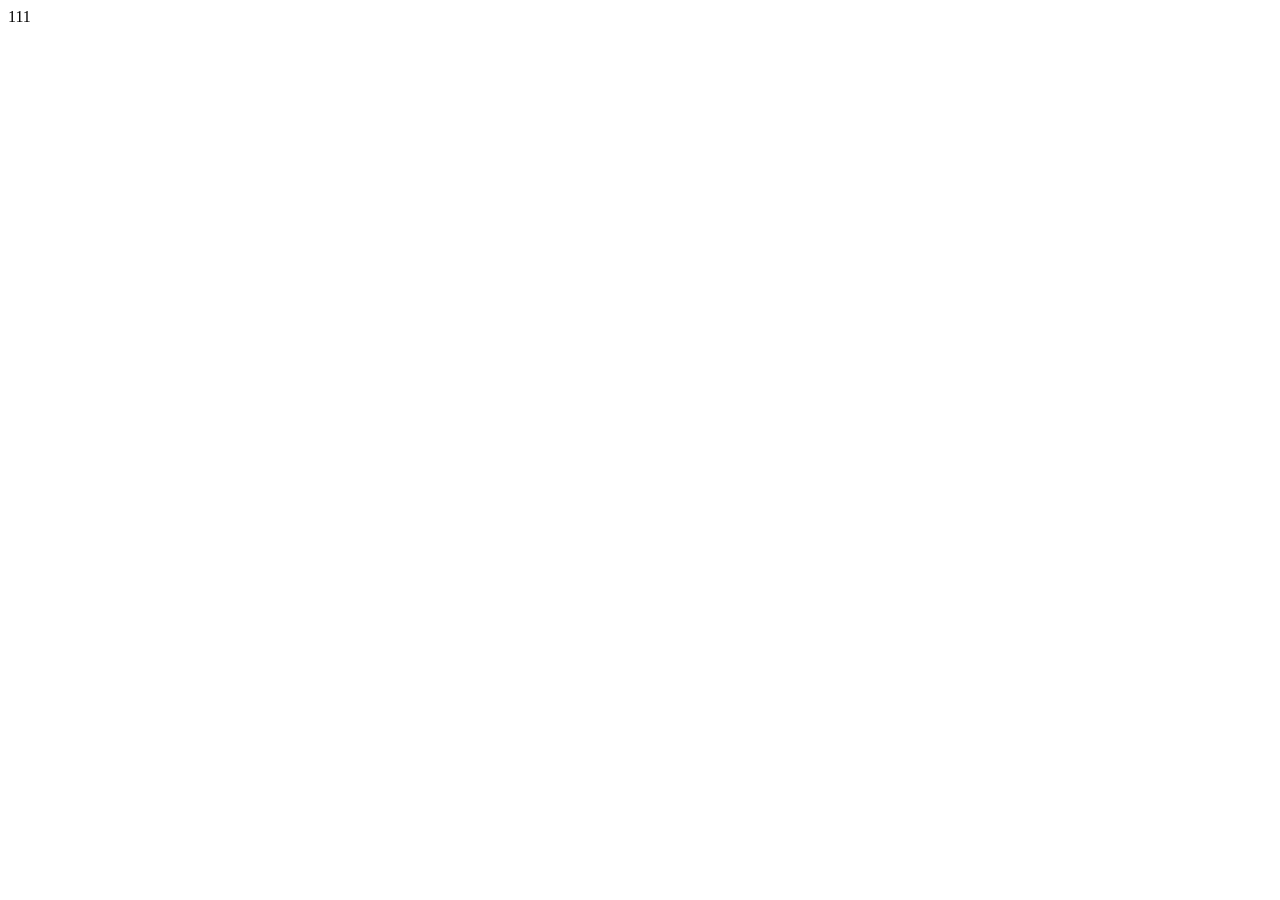
==== index.html @ 17310c73 "1" ====
<!DOCTYPE html>
<html lang="en">
<head>
    <meta charset="UTF-8">
    <meta name="viewport" content="width=device-width, initial-scale=1.0">
    <title>Document</title>
</head>
<body>
    111
</body>
</html>
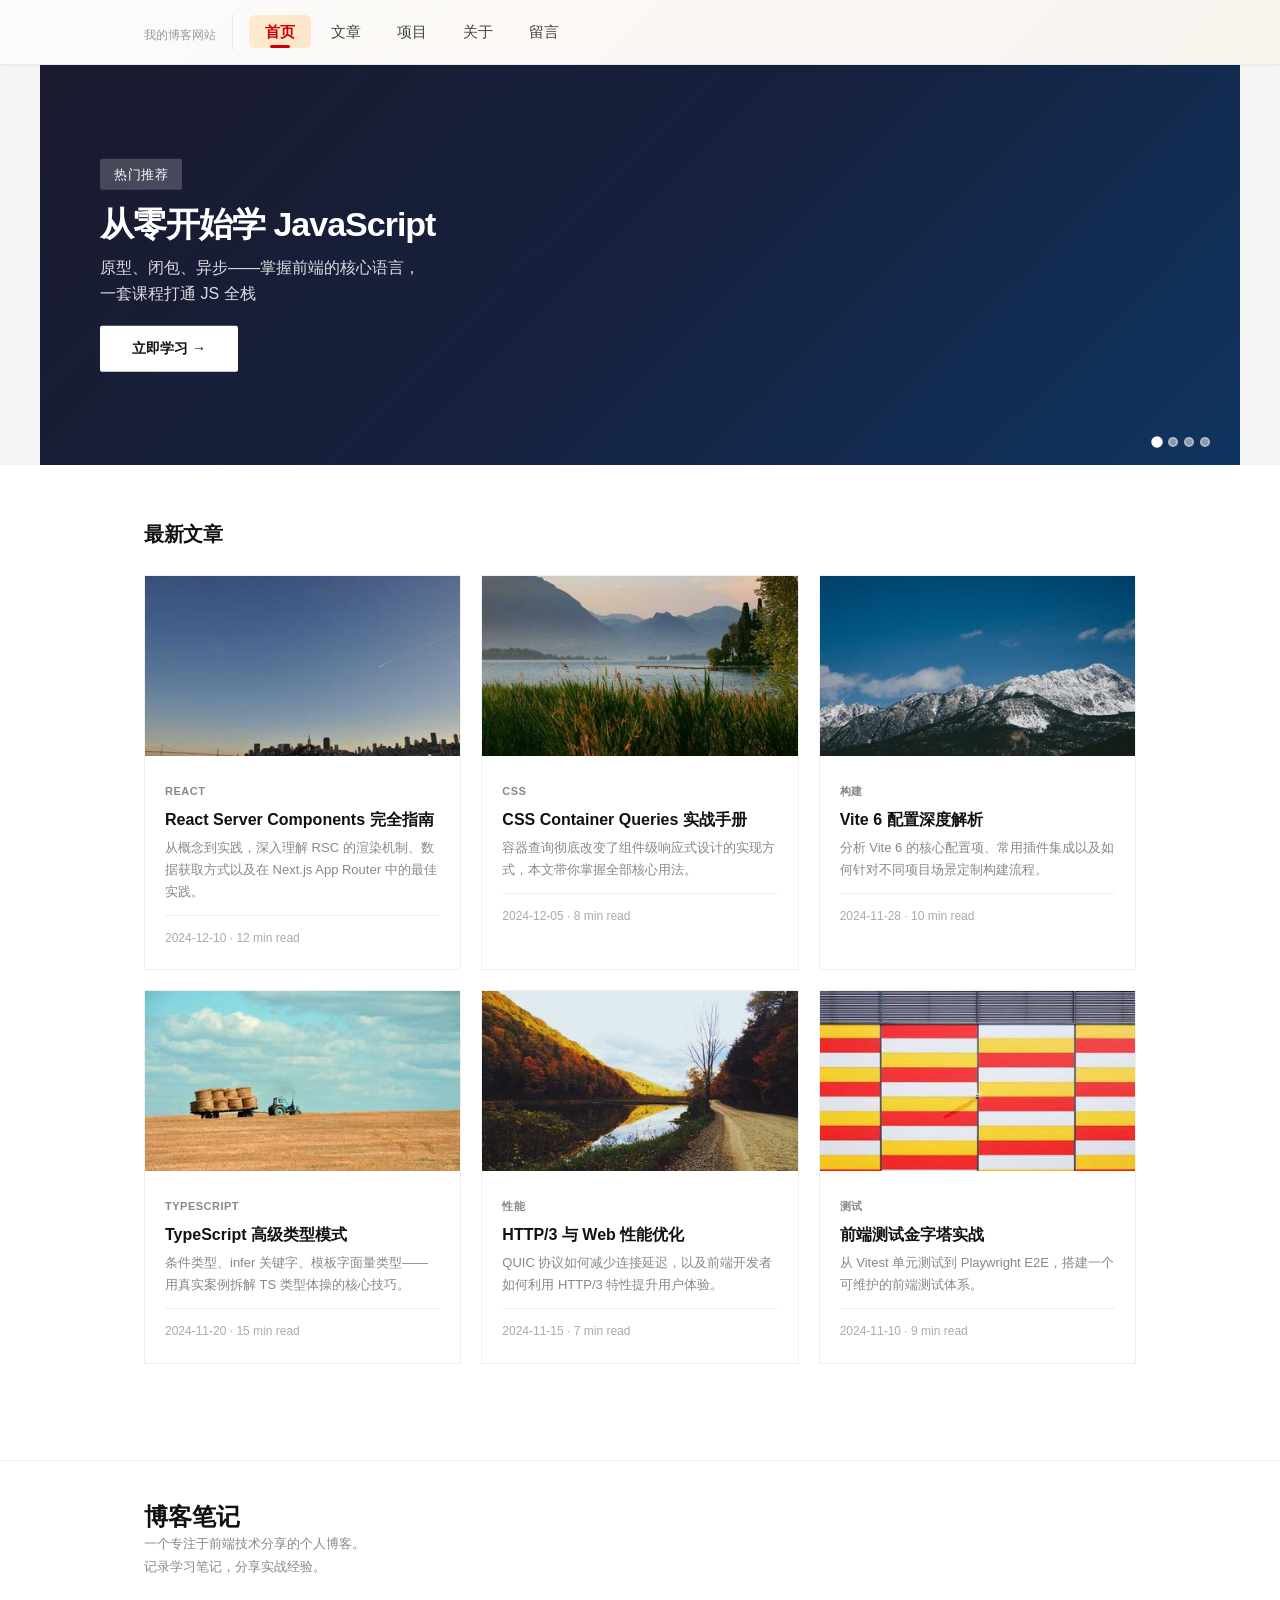
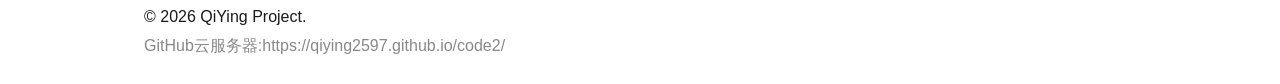
==== commit 7f0581c0: "1" ====
--- a/index.html
+++ b/index.html
@@ -1,11 +1,158 @@
 <!DOCTYPE html>
-<html lang="en">
+<html lang="zh-CN">
 <head>
     <meta charset="UTF-8">
     <meta name="viewport" content="width=device-width, initial-scale=1.0">
-    <title>Document</title>
+    <title>我的博客网站· 首页</title>
+    <link rel="stylesheet" href="css/style.css">
 </head>
 <body>
-    111
+    <header>
+        <nav class="navbar">
+            <a href="index.html" class="logo"> <span>我的博客网站</span></a>
+            <ul class="nav-links">
+                <li><a href="index.html" class="active"> 首页</a></li>
+                <li><a href="blog.html"> 文章</a></li>
+                <li><a href="portfolio.html"> 项目</a></li>
+                <li><a href="about.html"> 关于</a></li>
+                <li><a href="contact.html"> 留言</a></li>
+            </ul>
+            <div class="hamburger">
+                <span></span>
+                <span></span>
+                <span></span>
+            </div>
+        </nav>
+    </header>
+
+    <section class="carousel-section">
+        <div class="carousel-container">
+            <div class="carousel-slides">
+                <div class="carousel-slide">
+                    <div class="slide-bg" style="background:linear-gradient(135deg,#1a1a2e,#16213e,#0f3460);"></div>
+                    <div class="carousel-overlay">
+                        <span class="sub-label"> 热门推荐</span>
+                        <h2>从零开始学 JavaScript</h2>
+                        <p>原型、闭包、异步——掌握前端的核心语言，<br>一套课程打通 JS 全栈</p>
+                        <span class="cta-btn">立即学习 →</span>
+                    </div>
+                </div>
+                <div class="carousel-slide">
+                    <div class="slide-bg" style="background:linear-gradient(135deg,#4a0e4e,#6b1d5e,#883e6e);"></div>
+                    <div class="carousel-overlay">
+                        <span class="sub-label"> 实战指南</span>
+                        <h2>CSS 现代布局</h2>
+                        <p>Flexbox、Grid、容器查询——<br>从此告别传统布局方式</p>
+                        <span class="cta-btn">查看详情 →</span>
+                    </div>
+                </div>
+                <div class="carousel-slide">
+                    <div class="slide-bg" style="background:linear-gradient(135deg,#0a2a44,#0d3b66,#1a6e8e);"></div>
+                    <div class="carousel-overlay">
+                        <span class="sub-label"> 新技术</span>
+                        <h2>React 19 新特性</h2>
+                        <p>Server Components、Actions、新 Hooks<br>全面解析 React 下一代演进方向</p>
+                        <span class="cta-btn">了解详情 →</span>
+                    </div>
+                </div>
+                <div class="carousel-slide">
+                    <div class="slide-bg" style="background:linear-gradient(135deg,#2d1b4e,#4a2d6e,#5f3d8e);"></div>
+                    <div class="carousel-overlay">
+                        <span class="sub-label"> 移动优先</span>
+                        <h2>响应式设计实战</h2>
+                        <p>从移动端到桌面端，<br>打造完美的跨屏用户体验</p>
+                        <span class="cta-btn">马上学习 →</span>
+                    </div>
+                </div>
+            </div>
+            <button class="carousel-btn prev"><i class="arrow"></i></button>
+            <button class="carousel-btn next"><i class="arrow"></i></button>
+            <div class="carousel-dots">
+                <button class="dot active"></button>
+                <button class="dot"></button>
+                <button class="dot"></button>
+                <button class="dot"></button>
+            </div>
+        </div>
+    </section>
+
+    <section class="section">
+        <div class="container">
+            <h2 class="section-title">最新文章</h2>
+            <div class="cards-grid">
+                <div class="card">
+                    <img class="card-img" src="img/h1.png" alt="React">
+                    <div class="card-body">
+                        <span class="card-tag">React</span>
+                        <h3>React Server Components 完全指南</h3>
+                        <p>从概念到实践，深入理解 RSC 的渲染机制、数据获取方式以及在 Next.js App Router 中的最佳实践。</p>
+                        <div class="card-meta">2024-12-10 · 12 min read</div>
+                    </div>
+                </div>
+                <div class="card">
+                    <img class="card-img" src="img/h2.png" alt="CSS">
+                    <div class="card-body">
+                        <span class="card-tag">CSS</span>
+                        <h3>CSS Container Queries 实战手册</h3>
+                        <p>容器查询彻底改变了组件级响应式设计的实现方式，本文带你掌握全部核心用法。</p>
+                        <div class="card-meta">2024-12-05 · 8 min read</div>
+                    </div>
+                </div>
+                <div class="card">
+                    <img class="card-img" src="img/h3.png" alt="Vite">
+                    <div class="card-body">
+                        <span class="card-tag">构建</span>
+                        <h3>Vite 6 配置深度解析</h3>
+                        <p>分析 Vite 6 的核心配置项、常用插件集成以及如何针对不同项目场景定制构建流程。</p>
+                        <div class="card-meta">2024-11-28 · 10 min read</div>
+                    </div>
+                </div>
+                <div class="card">
+                    <img class="card-img" src="img/h4.png" alt="TypeScript">
+                    <div class="card-body">
+                        <span class="card-tag">TypeScript</span>
+                        <h3>TypeScript 高级类型模式</h3>
+                        <p>条件类型、infer 关键字、模板字面量类型——用真实案例拆解 TS 类型体操的核心技巧。</p>
+                        <div class="card-meta">2024-11-20 · 15 min read</div>
+                    </div>
+                </div>
+                <div class="card">
+                    <img class="card-img" src="img/h5.png" alt="HTTP/3">
+                    <div class="card-body">
+                        <span class="card-tag">性能</span>
+                        <h3>HTTP/3 与 Web 性能优化</h3>
+                        <p>QUIC 协议如何减少连接延迟，以及前端开发者如何利用 HTTP/3 特性提升用户体验。</p>
+                        <div class="card-meta">2024-11-15 · 7 min read</div>
+                    </div>
+                </div>
+                <div class="card">
+                    <img class="card-img" src="img/h6.png" alt="测试">
+                    <div class="card-body">
+                        <span class="card-tag">测试</span>
+                        <h3>前端测试金字塔实战</h3>
+                        <p>从 Vitest 单元测试到 Playwright E2E，搭建一个可维护的前端测试体系。</p>
+                        <div class="card-meta">2024-11-10 · 9 min read</div>
+                    </div>
+                </div>
+            </div>
+        </div>
+    </section>
+
+    <footer>
+        <div class="container">
+            <div class="footer-grid">
+                <div class="footer-col">
+                    <h2>博客笔记</h2>
+                    <p>一个专注于前端技术分享的个人博客。记录学习笔记，分享实战经验。</p>
+                </div>
+            </div>
+            <div class="footer-col">
+               &copy; 2026 QiYing Project.<br/>
+               <a href="https://qiying2597.github.io/code2/" style="color: #888;text-decoration: none;">GitHub云服务器:https://qiying2597.github.io/code2/</a>
+            </div>
+        </div>
+    </footer>
+
+    <script src="js/main.js"></script>
 </body>
-</html>+</html>
--- a/css/style.css
+++ b/css/style.css
@@ -0,0 +1,810 @@
+/* ===== Reset & Base ===== */
+*, *::before, *::after {
+    margin: 0;
+    padding: 0;
+    box-sizing: border-box;
+}
+
+body {
+    font-family: -apple-system, BlinkMacSystemFont, 'Segoe UI', 'PingFang SC', 'Microsoft YaHei', sans-serif;
+    color: #1a1a1a;
+    background: #fff;
+    line-height: 1.8;
+    -webkit-font-smoothing: antialiased;
+}
+
+a { text-decoration: none; color: inherit; }
+ul { list-style: none; }
+img { max-width: 100%; display: block; }
+
+.container {
+    max-width: 1040px;
+    margin: 0 auto;
+    padding: 0 24px;
+}
+
+/* ===== Type ===== */
+h1, h2, h3, h4 {
+    font-weight: 600;
+    line-height: 1.3;
+    color: #111;
+}
+
+/* ===== Nav ===== */
+header {
+    border-bottom: 1px solid #e8e8e8;
+    position: sticky;
+    top: 0;
+    background: linear-gradient(135deg, #fdfcfb 0%, #f8f3ed 100%);
+    z-index: 100;
+    box-shadow: 0 1px 4px rgba(0,0,0,0.04);
+}
+
+.navbar {
+    display: flex;
+    justify-content: space-between;
+    align-items: center;
+    max-width: 1040px;
+    margin: 0 auto;
+    padding: 0 24px;
+    height: 64px;
+}
+
+.logo {
+    font-size: 20px;
+    font-weight: 800;
+    letter-spacing: -0.5px;
+    color: #c00;
+    padding: 0 16px 0 0;
+    border-right: 1px solid rgba(0,0,0,0.06);
+}
+
+.logo span {
+    font-weight: 400;
+    font-size: 12px;
+    color: #999;
+    letter-spacing: 0;
+}
+
+.nav-links {
+    display: flex;
+    gap: 4px;
+    flex: 1;
+    padding-left: 16px;
+}
+
+.nav-links a {
+    font-size: 15px;
+    font-weight: 500;
+    color: #444;
+    padding: 8px 16px;
+    border-radius: 6px;
+    transition: all 0.25s ease;
+    position: relative;
+}
+
+.nav-links a:hover {
+    background: linear-gradient(135deg, #fef3e2, #fdebd0);
+    color: #c00;
+}
+
+.nav-links a.active {
+    color: #c00;
+    background: linear-gradient(135deg, #fdebd0, #fce4c8);
+    font-weight: 600;
+}
+
+.nav-links a.active::after {
+    content: '';
+    position: absolute;
+    bottom: 0;
+    left: 50%;
+    transform: translateX(-50%);
+    width: 20px;
+    height: 3px;
+    background: #c00;
+    border-radius: 2px;
+}
+
+.hamburger {
+    display: none;
+    flex-direction: column;
+    cursor: pointer;
+    gap: 4px;
+    padding: 6px;
+}
+
+.hamburger span {
+    width: 20px;
+    height: 2px;
+    background: #333;
+    border-radius: 1px;
+    transition: 0.3s;
+}
+
+/* ===== Carousel ===== */
+.carousel-section {
+    padding: 0;
+    background: #f5f5f5;
+}
+
+.carousel-container {
+    position: relative;
+    max-width: 1200px;
+    margin: 0 auto;
+    overflow: hidden;
+}
+
+.carousel-slides {
+    display: flex;
+    transition: transform 0.5s ease;
+}
+
+.carousel-slide {
+    min-width: 100%;
+    position: relative;
+}
+
+.carousel-slide .slide-bg {
+    width: 100%;
+    height: 400px;
+    display: flex;
+    align-items: center;
+    justify-content: center;
+    font-size: 60px;
+}
+
+.carousel-overlay {
+    position: absolute;
+    left: 60px;
+    top: 50%;
+    transform: translateY(-50%);
+    color: #fff;
+    text-align: left;
+    max-width: 500px;
+}
+
+.carousel-overlay .sub-label {
+    display: inline-block;
+    font-size: 13px;
+    font-weight: 500;
+    background: rgba(255,255,255,0.2);
+    padding: 4px 14px;
+    border-radius: 2px;
+    margin-bottom: 14px;
+    letter-spacing: 0.5px;
+}
+
+.carousel-overlay h2 {
+    font-size: 34px;
+    font-weight: 700;
+    color: #fff;
+    margin-bottom: 10px;
+    line-height: 1.2;
+    letter-spacing: -1px;
+}
+
+.carousel-overlay p {
+    font-size: 16px;
+    opacity: 0.85;
+    line-height: 1.6;
+    margin-bottom: 20px;
+}
+
+.carousel-overlay .cta-btn {
+    display: inline-block;
+    padding: 10px 32px;
+    background: #fff;
+    color: #111;
+    font-size: 14px;
+    font-weight: 600;
+    border: none;
+    border-radius: 2px;
+    cursor: pointer;
+    transition: all 0.2s;
+}
+
+.carousel-overlay .cta-btn:hover {
+    background: #f0f0f0;
+    transform: translateY(-1px);
+}
+
+.carousel-btn {
+    position: absolute;
+    top: 50%;
+    transform: translateY(-50%);
+    width: 44px;
+    height: 64px;
+    background: rgba(0,0,0,0.15);
+    border: none;
+    cursor: pointer;
+    z-index: 10;
+    display: flex;
+    align-items: center;
+    justify-content: center;
+    transition: background 0.25s;
+    opacity: 0;
+}
+
+.carousel-container:hover .carousel-btn {
+    opacity: 1;
+}
+
+.carousel-btn:hover {
+    background: rgba(0,0,0,0.45);
+}
+
+.carousel-btn .arrow {
+    width: 0;
+    height: 0;
+    border-style: solid;
+}
+
+.carousel-btn.prev { left: 0; border-radius: 0 2px 2px 0; }
+.carousel-btn.next { right: 0; border-radius: 2px 0 0 2px; }
+
+.carousel-btn.prev .arrow {
+    border-width: 10px 12px 10px 0;
+    border-color: transparent #fff transparent transparent;
+    margin-left: -4px;
+}
+
+.carousel-btn.next .arrow {
+    border-width: 10px 0 10px 12px;
+    border-color: transparent transparent transparent #fff;
+    margin-right: -4px;
+}
+
+.carousel-dots {
+    position: absolute;
+    bottom: 18px;
+    right: 30px;
+    display: flex;
+    gap: 6px;
+    z-index: 10;
+}
+
+.dot {
+    width: 10px;
+    height: 10px;
+    border-radius: 50%;
+    background: rgba(255,255,255,0.5);
+    border: 2px solid rgba(255,255,255,0.3);
+    cursor: pointer;
+    transition: all 0.3s ease;
+}
+
+.dot.active {
+    background: #fff;
+    border-color: #fff;
+    transform: scale(1.15);
+}
+
+.dot:hover {
+    background: rgba(255,255,255,0.8);
+}
+
+/* ===== Section ===== */
+.section {
+    padding: 56px 0;
+}
+
+.section-title {
+    font-size: 20px;
+    font-weight: 600;
+    margin-bottom: 28px;
+    letter-spacing: -0.3px;
+}
+
+/* ===== Cards ===== */
+.cards-grid {
+    display: grid;
+    grid-template-columns: repeat(auto-fill, minmax(300px, 1fr));
+    gap: 20px;
+}
+
+.card {
+    border: 1px solid #f0f0f0;
+    border-radius: 0;
+    transition: all 0.2s;
+}
+
+.card:hover {
+    border-color: #ccc;
+}
+
+.card-img {
+    width: 100%;
+    height: 180px;
+    object-fit: cover;
+    display: block;
+}
+
+.card-body {
+    padding: 20px;
+}
+
+.card-tag {
+    display: inline-block;
+    font-size: 11px;
+    font-weight: 600;
+    color: #888;
+    text-transform: uppercase;
+    letter-spacing: 0.5px;
+    margin-bottom: 8px;
+}
+
+.card-body h3 {
+    font-size: 16px;
+    font-weight: 600;
+    margin-bottom: 6px;
+}
+
+.card-body p {
+    font-size: 13px;
+    color: #888;
+    line-height: 1.7;
+    margin-bottom: 12px;
+}
+
+.card-meta {
+    font-size: 12px;
+    color: #aaa;
+    padding-top: 12px;
+    border-top: 1px solid #f0f0f0;
+}
+
+/* ===== Banner ===== */
+.page-banner {
+    padding: 48px 0 32px;
+    border-bottom: 1px solid #f0f0f0;
+    margin-bottom: 40px;
+}
+
+.page-banner h1 {
+    font-size: 26px;
+    font-weight: 700;
+    margin-bottom: 4px;
+}
+
+.page-banner p {
+    font-size: 14px;
+    color: #888;
+}
+
+/* ===== Blog List ===== */
+.blog-list { display: grid; gap: 20px; }
+
+.blog-post {
+    display: grid;
+    grid-template-columns: 200px 1fr;
+    gap: 0;
+    border: 1px solid #f0f0f0;
+    transition: border-color 0.2s;
+}
+
+.blog-post:hover { border-color: #ccc; }
+
+.blog-post .post-img {
+    width: 100%;
+    height: 100%;
+    min-height: 180px;
+    object-fit: cover;
+    display: block;
+}
+
+.blog-post-body {
+    padding: 20px 24px;
+    display: flex;
+    flex-direction: column;
+    justify-content: center;
+}
+
+.blog-post-body .card-tag { margin-bottom: 6px; }
+
+.blog-post-body h3 {
+    font-size: 17px;
+    font-weight: 600;
+    margin-bottom: 6px;
+}
+
+.blog-post-body > p {
+    font-size: 13px;
+    color: #888;
+    line-height: 1.7;
+    margin-bottom: 10px;
+}
+
+.blog-post-meta {
+    display: flex;
+    gap: 16px;
+    font-size: 12px;
+    color: #bbb;
+}
+
+/* ===== Portfolio ===== */
+.portfolio-grid {
+    display: grid;
+    grid-template-columns: repeat(auto-fill, minmax(300px, 1fr));
+    gap: 20px;
+}
+
+.portfolio-item {
+    border: 1px solid #f0f0f0;
+    position: relative;
+    overflow: hidden;
+    transition: border-color 0.2s;
+}
+
+.portfolio-item:hover { border-color: #ccc; }
+
+.portfolio-item .pf-bg {
+    width: 100%;
+    height: 220px;
+    object-fit: cover;
+    display: block;
+}
+
+.portfolio-overlay {
+    padding: 16px 20px;
+    border-top: 1px solid #f0f0f0;
+}
+
+.portfolio-overlay h3 {
+    font-size: 15px;
+    font-weight: 600;
+    margin-bottom: 2px;
+}
+
+.portfolio-overlay p {
+    font-size: 12px;
+    color: #999;
+}
+
+/* ===== About ===== */
+.about-grid {
+    display: grid;
+    grid-template-columns: 1fr 1fr;
+    gap: 48px;
+    align-items: start;
+}
+
+.about-img {
+    width: 100%;
+    height: 100%;
+    min-height: 360px;
+    object-fit: cover;
+    display: block;
+    border: 1px solid #f0f0f0;
+}
+
+.about-text h2 {
+    font-size: 22px;
+    font-weight: 600;
+    margin-bottom: 16px;
+}
+
+.about-text p {
+    font-size: 14px;
+    color: #666;
+    line-height: 1.9;
+    margin-bottom: 14px;
+}
+
+.skill-item {
+    margin-bottom: 12px;
+}
+
+.skill-item .skill-name {
+    display: flex;
+    justify-content: space-between;
+    font-size: 13px;
+    font-weight: 500;
+    margin-bottom: 4px;
+    color: #444;
+}
+
+.skill-item .bar {
+    height: 4px;
+    background: #f0f0f0;
+    border-radius: 2px;
+    overflow: hidden;
+}
+
+.skill-item .fill {
+    height: 100%;
+    border-radius: 2px;
+    background: #333;
+}
+
+/* ===== Contact ===== */
+.contact-grid {
+    display: grid;
+    grid-template-columns: 1fr 1fr;
+    gap: 48px;
+}
+
+.contact-info h2 {
+    font-size: 20px;
+    font-weight: 600;
+    margin-bottom: 12px;
+}
+
+.contact-info > p {
+    font-size: 14px;
+    color: #888;
+    margin-bottom: 24px;
+    line-height: 1.7;
+}
+
+.contact-item {
+    display: flex;
+    gap: 14px;
+    margin-bottom: 16px;
+}
+
+.contact-item .icon {
+    width: 36px;
+    height: 36px;
+    border: 1px solid #f0f0f0;
+    display: flex;
+    align-items: center;
+    justify-content: center;
+    font-size: 16px;
+    flex-shrink: 0;
+}
+
+.contact-item h4 {
+    font-size: 13px;
+    font-weight: 600;
+    margin-bottom: 1px;
+}
+
+.contact-item span {
+    font-size: 13px;
+    color: #888;
+}
+
+.contact-form {
+    border: 1px solid #f0f0f0;
+    padding: 28px;
+}
+
+.form-group {
+    margin-bottom: 16px;
+}
+
+.form-group label {
+    display: block;
+    font-size: 12px;
+    font-weight: 600;
+    margin-bottom: 4px;
+    color: #555;
+    text-transform: uppercase;
+    letter-spacing: 0.5px;
+}
+
+.form-group input,
+.form-group textarea {
+    width: 100%;
+    padding: 10px 12px;
+    border: 1px solid #eee;
+    border-radius: 0;
+    font-size: 14px;
+    font-family: inherit;
+    outline: none;
+    transition: border-color 0.2s;
+    background: #fafafa;
+}
+
+.form-group input:focus,
+.form-group textarea:focus {
+    border-color: #333;
+    background: #fff;
+}
+
+.form-group textarea {
+    height: 100px;
+    resize: vertical;
+}
+
+.btn {
+    display: inline-block;
+    padding: 10px 28px;
+    background: #000;
+    color: #fff;
+    border: none;
+    font-size: 13px;
+    font-weight: 500;
+    cursor: pointer;
+    transition: opacity 0.2s;
+    letter-spacing: 0.3px;
+}
+
+.btn:hover {
+    opacity: 0.8;
+}
+
+/* ===== Footer ===== */
+footer {
+    border-top: 1px solid #f0f0f0;
+    padding: 40px 0 24px;
+    margin-top: 40px;
+}
+
+.footer-grid {
+    display: grid;
+    grid-template-columns: repeat(auto-fill, minmax(180px, 1fr));
+    gap: 32px;
+    margin-bottom: 24px;
+}
+
+.footer-col h4 {
+    font-size: 13px;
+    font-weight: 600;
+    margin-bottom: 12px;
+}
+
+.footer-col p {
+    font-size: 13px;
+    color: #888;
+    line-height: 1.8;
+}
+
+.footer-col ul li {
+    margin-bottom: 6px;
+}
+
+.footer-col ul li a {
+    font-size: 13px;
+    color: #888;
+    transition: color 0.2s;
+}
+
+.footer-col ul li a:hover {
+    color: #000;
+}
+
+.footer-bottom {
+    text-align: center;
+    font-size: 12px;
+    color: #bbb;
+    padding-top: 20px;
+    border-top: 1px solid #f0f0f0;
+}
+
+/* ===== Responsive ===== */
+@media (max-width: 900px) {
+    .about-grid,
+    .contact-grid {
+        grid-template-columns: 1fr;
+        gap: 32px;
+    }
+
+    .blog-post {
+        grid-template-columns: 1fr;
+    }
+
+    .blog-post .post-img {
+        min-height: 140px;
+    }
+
+    .blog-post-body {
+        padding: 20px;
+    }
+}
+
+@media (max-width: 700px) {
+    .nav-links {
+        display: none;
+        position: absolute;
+        top: 64px;
+        left: 0;
+        right: 0;
+        background: linear-gradient(135deg, #fdfcfb, #f8f3ed);
+        flex-direction: column;
+        padding: 8px 12px;
+        border-bottom: 1px solid #e8e8e8;
+        gap: 2px;
+        box-shadow: 0 4px 12px rgba(0,0,0,0.06);
+    }
+
+    .nav-links.open {
+        display: flex;
+    }
+
+    .nav-links a {
+        padding: 10px 14px;
+        font-size: 14px;
+        border-radius: 6px;
+        border-bottom: none;
+    }
+
+    .nav-links a.active::after {
+        display: none;
+    }
+
+    .logo span {
+        display: none;
+    }
+
+    .hamburger {
+        display: flex;
+    }
+
+    .carousel-slide .slide-bg {
+        height: 240px;
+        font-size: 36px;
+    }
+
+    .carousel-overlay {
+        left: 24px;
+        max-width: 70%;
+    }
+
+    .carousel-overlay .sub-label {
+        font-size: 11px;
+        padding: 3px 10px;
+        margin-bottom: 8px;
+    }
+
+    .carousel-overlay h2 {
+        font-size: 20px;
+        letter-spacing: -0.5px;
+    }
+
+    .carousel-overlay p {
+        font-size: 13px;
+        margin-bottom: 12px;
+    }
+
+    .carousel-overlay p br {
+        display: none;
+    }
+
+    .carousel-overlay .cta-btn {
+        padding: 7px 20px;
+        font-size: 12px;
+    }
+
+    .carousel-dots {
+        bottom: 10px;
+        right: 16px;
+    }
+
+    .dot {
+        width: 8px;
+        height: 8px;
+    }
+
+    .carousel-btn {
+        width: 32px;
+        height: 48px;
+    }
+
+    .carousel-btn.prev .arrow {
+        border-width: 7px 9px 7px 0;
+    }
+
+    .carousel-btn.next .arrow {
+        border-width: 7px 0 7px 9px;
+    }
+
+    .cards-grid,
+    .portfolio-grid {
+        grid-template-columns: 1fr;
+    }
+
+    .section {
+        padding: 36px 0;
+    }
+
+    .page-banner {
+        padding: 32px 0 24px;
+        margin-bottom: 28px;
+    }
+
+    .page-banner h1 {
+        font-size: 22px;
+    }
+}
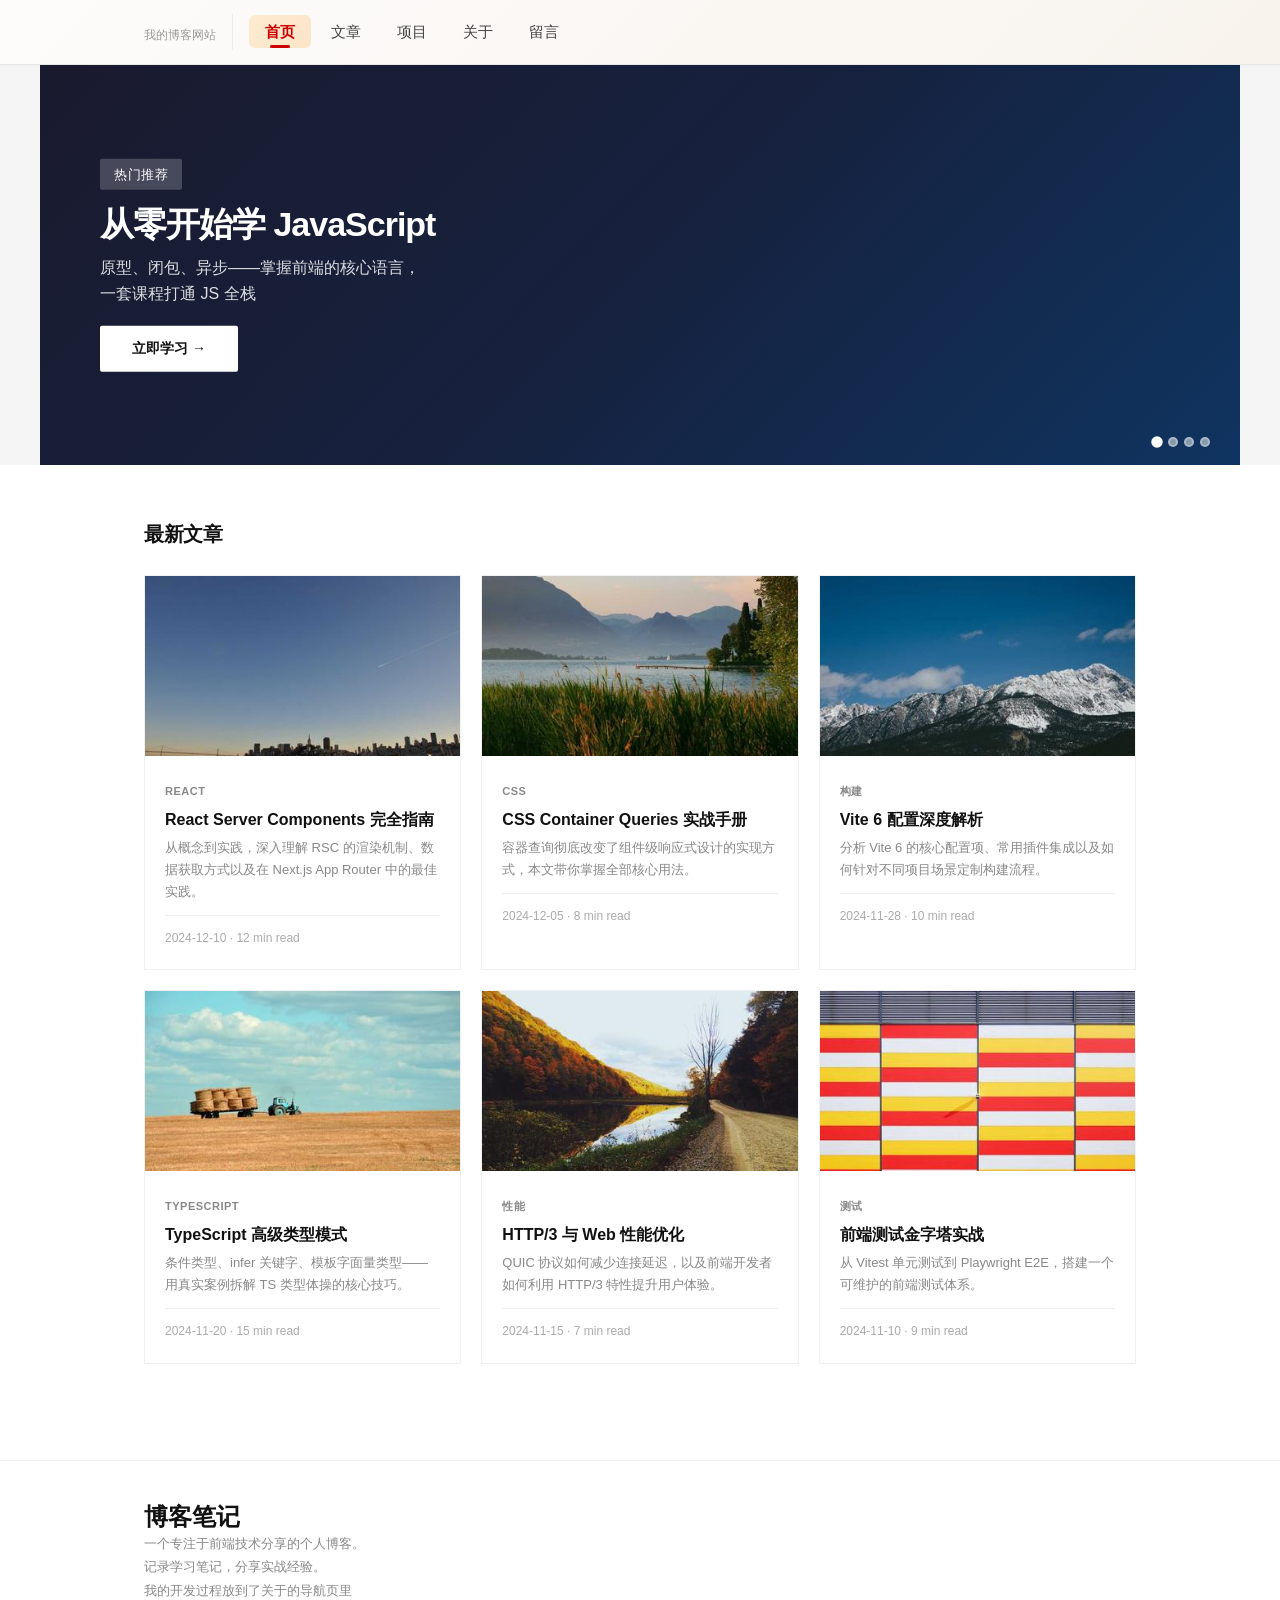
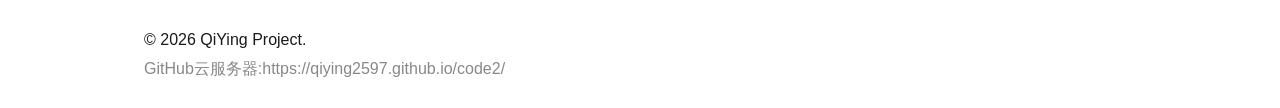
==== commit 809a872f: "1" ====
--- a/index.html
+++ b/index.html
@@ -143,7 +143,9 @@
             <div class="footer-grid">
                 <div class="footer-col">
                     <h2>博客笔记</h2>
-                    <p>一个专注于前端技术分享的个人博客。记录学习笔记，分享实战经验。</p>
+                    <p>一个专注于前端技术分享的个人博客。记录学习笔记，分享实战经验。<br>
+                    我的开发过程放到了关于的导航页里
+                    </p>
                 </div>
             </div>
             <div class="footer-col">
